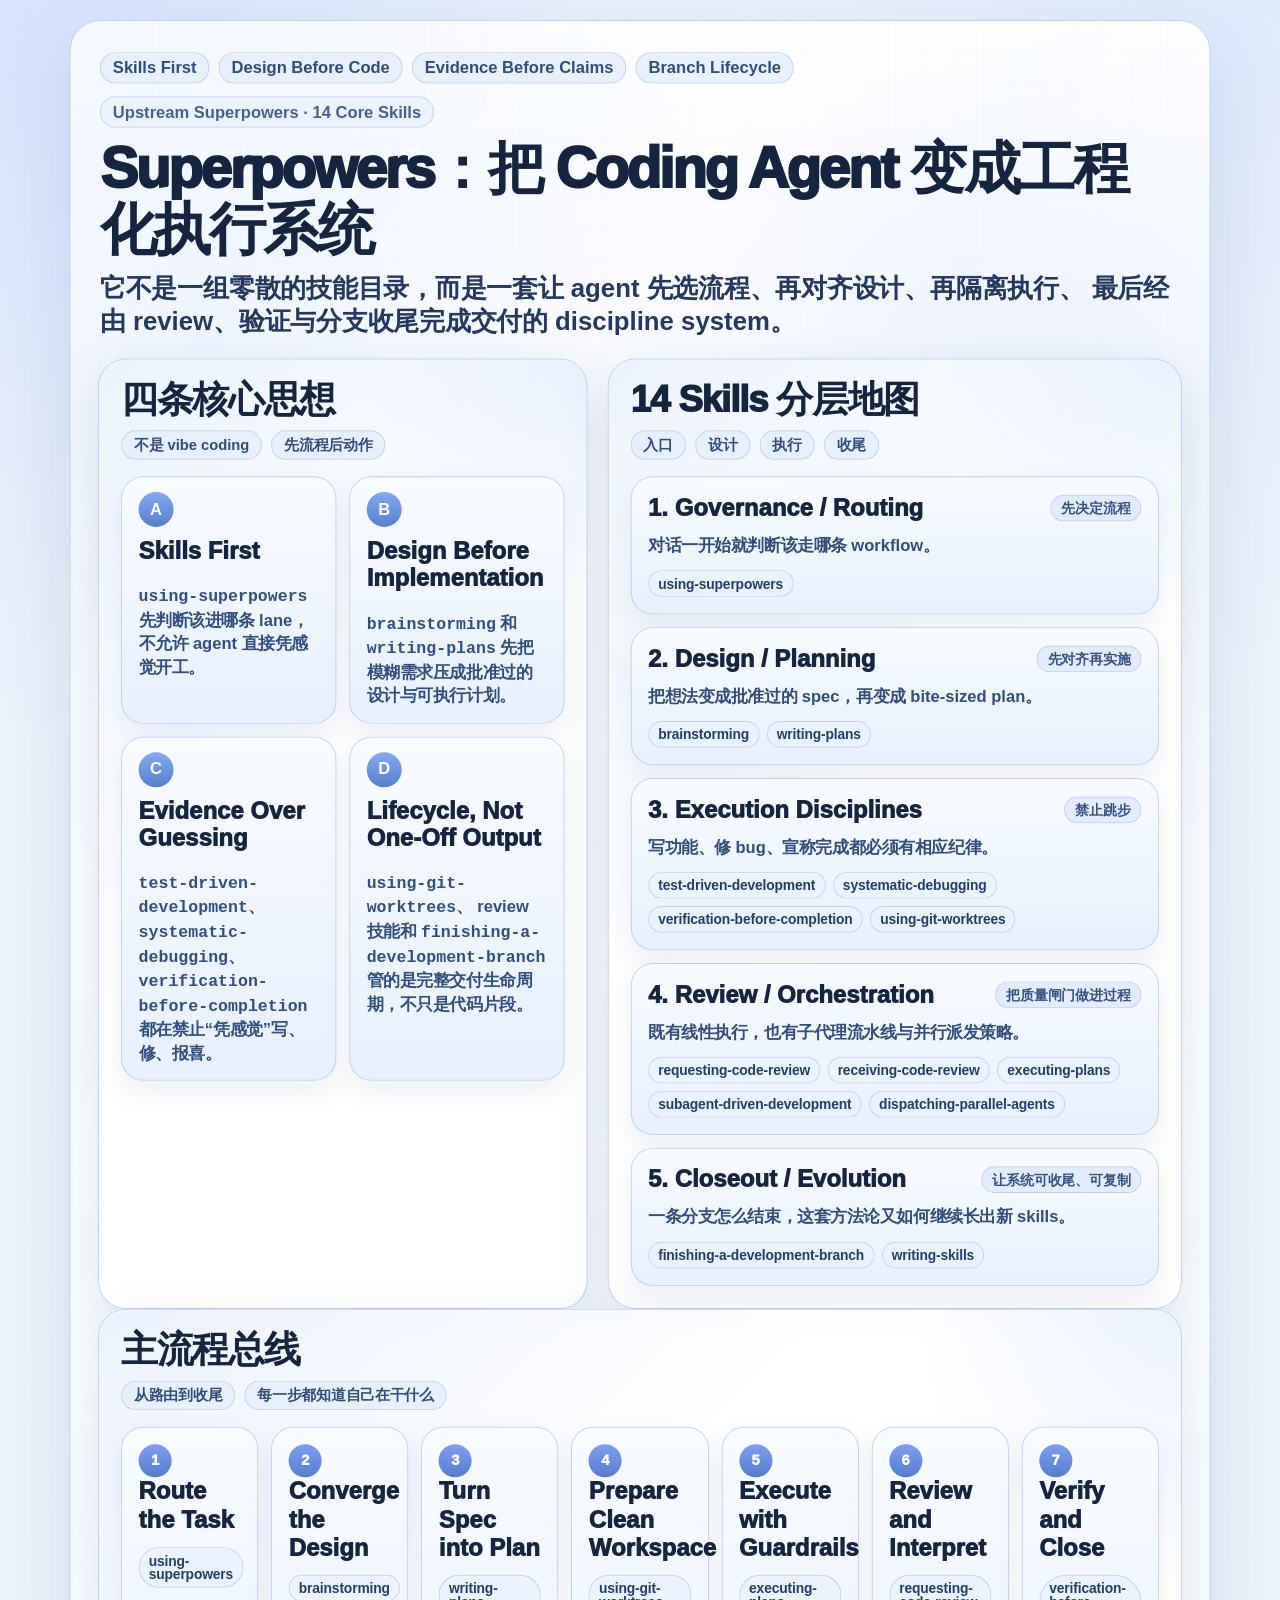
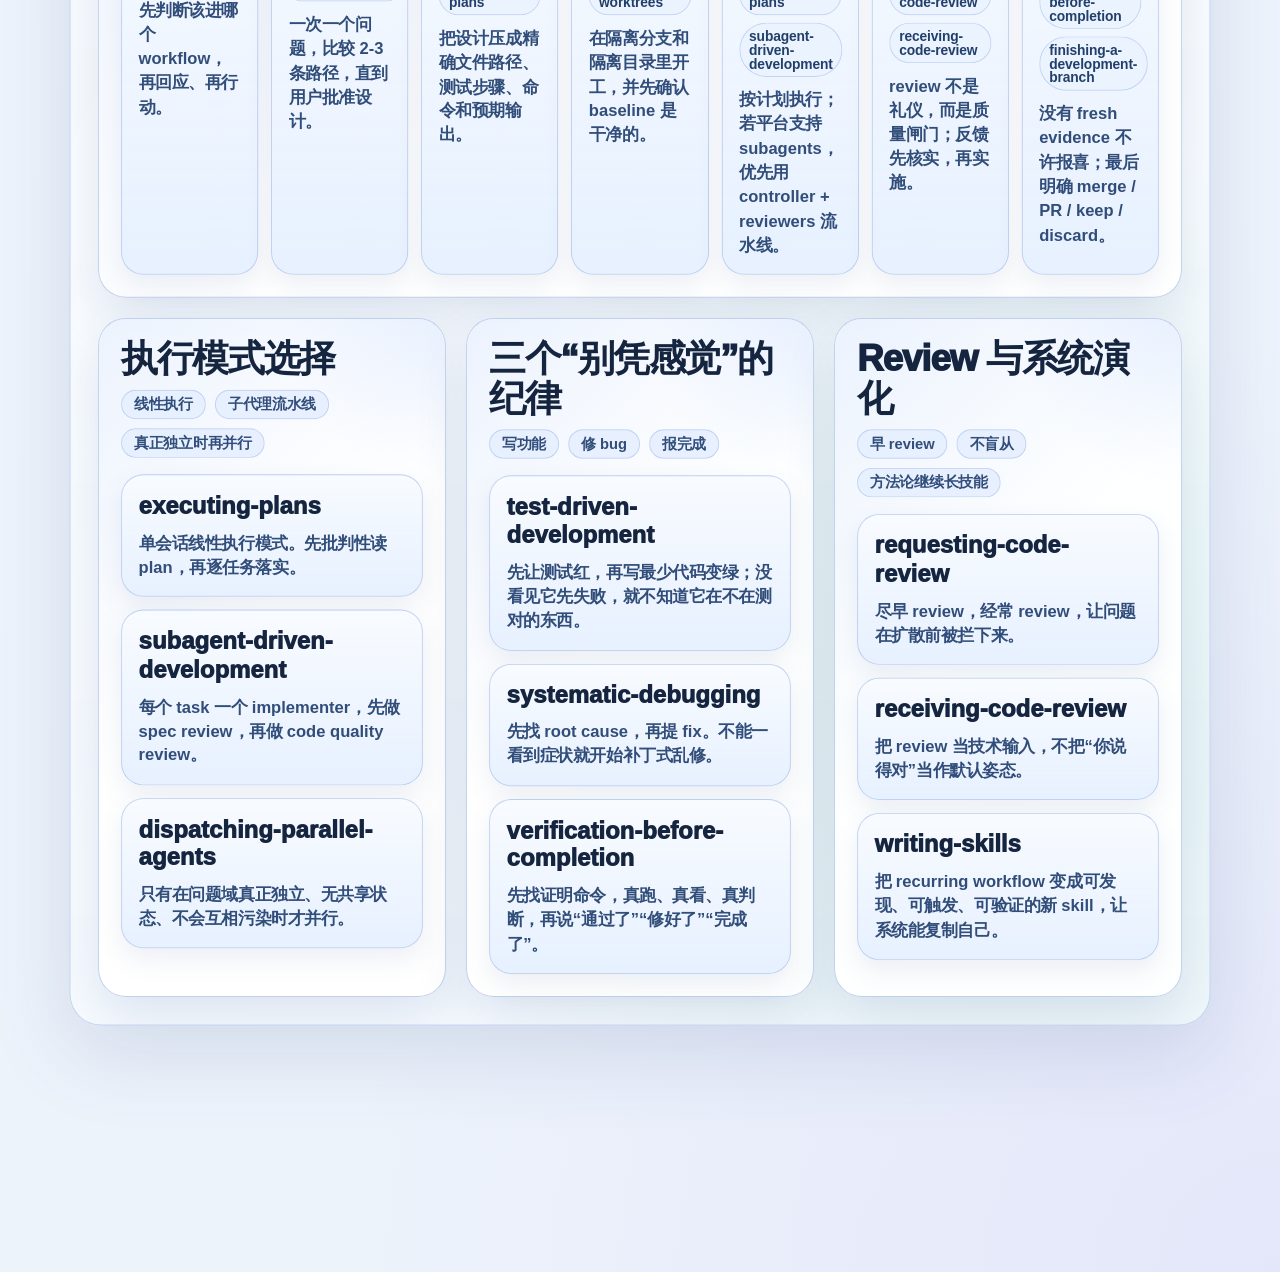
==== assets/phd-ai-collab-infographic-redraw/superpowers-framework.html @ a7ce0d12 "docs: add research lead sidecar and superpowers poster" ====
<!DOCTYPE html>
<html lang="zh-CN">
  <head>
    <meta charset="UTF-8" />
    <meta name="viewport" content="width=device-width, initial-scale=1.0" />
    <title>Superpowers 核心工作流总览图</title>
    <link rel="stylesheet" href="./styles.css" />
  </head>
  <body class="poster-page">
    <main class="poster-shell">
      <section class="poster poster-superpowers" data-poster-root>
        <header class="hero hero-compact">
          <div class="hero-copy">
            <div class="hero-badges hero-badges-left">
              <span>Skills First</span>
              <span>Design Before Code</span>
              <span>Evidence Before Claims</span>
              <span>Branch Lifecycle</span>
            </div>
            <div class="hero-eyebrow">Upstream Superpowers · 14 Core Skills</div>
            <h1>Superpowers：把 Coding Agent 变成工程化执行系统</h1>
            <p>
              它不是一组零散的技能目录，而是一套让 agent 先选流程、再对齐设计、再隔离执行、
              最后经由 review、验证与分支收尾完成交付的 discipline system。
            </p>
          </div>
        </header>

        <section class="superpowers-top-grid">
          <article class="panel panel-principles panel-superpowers-doctrine" data-fit-check>
            <div class="panel-title-row">
              <h2>四条核心思想</h2>
              <div class="note-chip-row">
                <span>不是 vibe coding</span>
                <span>先流程后动作</span>
              </div>
            </div>
            <div class="principle-grid">
              <div class="principle-card">
                <span class="card-index">A</span>
                <strong>Skills First</strong>
                <p>
                  <code>using-superpowers</code> 先判断该进哪条 lane，
                  不允许 agent 直接凭感觉开工。
                </p>
              </div>
              <div class="principle-card">
                <span class="card-index">B</span>
                <strong>Design Before Implementation</strong>
                <p>
                  <code>brainstorming</code> 和 <code>writing-plans</code>
                  先把模糊需求压成批准过的设计与可执行计划。
                </p>
              </div>
              <div class="principle-card">
                <span class="card-index">C</span>
                <strong>Evidence Over Guessing</strong>
                <p>
                  <code>test-driven-development</code>、
                  <code>systematic-debugging</code>、
                  <code>verification-before-completion</code>
                  都在禁止“凭感觉”写、修、报喜。
                </p>
              </div>
              <div class="principle-card">
                <span class="card-index">D</span>
                <strong>Lifecycle, Not One-Off Output</strong>
                <p>
                  <code>using-git-worktrees</code>、
                  review 技能和 <code>finishing-a-development-branch</code>
                  管的是完整交付生命周期，不只是代码片段。
                </p>
              </div>
            </div>
          </article>

          <article class="panel panel-superpowers-map" data-fit-check>
            <div class="panel-title-row">
              <h2>14 Skills 分层地图</h2>
              <div class="note-chip-row">
                <span>入口</span>
                <span>设计</span>
                <span>执行</span>
                <span>收尾</span>
              </div>
            </div>
            <div class="layer-stack">
              <div class="layer-card">
                <div class="layer-head">
                  <strong>1. Governance / Routing</strong>
                  <span class="layer-tag">先决定流程</span>
                </div>
                <p class="layer-note">对话一开始就判断该走哪条 workflow。</p>
                <div class="skill-pill-row">
                  <span class="skill-pill">using-superpowers</span>
                </div>
              </div>

              <div class="layer-card">
                <div class="layer-head">
                  <strong>2. Design / Planning</strong>
                  <span class="layer-tag">先对齐再实施</span>
                </div>
                <p class="layer-note">把想法变成批准过的 spec，再变成 bite-sized plan。</p>
                <div class="skill-pill-row">
                  <span class="skill-pill">brainstorming</span>
                  <span class="skill-pill">writing-plans</span>
                </div>
              </div>

              <div class="layer-card">
                <div class="layer-head">
                  <strong>3. Execution Disciplines</strong>
                  <span class="layer-tag">禁止跳步</span>
                </div>
                <p class="layer-note">写功能、修 bug、宣称完成都必须有相应纪律。</p>
                <div class="skill-pill-row">
                  <span class="skill-pill">test-driven-development</span>
                  <span class="skill-pill">systematic-debugging</span>
                  <span class="skill-pill">verification-before-completion</span>
                  <span class="skill-pill">using-git-worktrees</span>
                </div>
              </div>

              <div class="layer-card">
                <div class="layer-head">
                  <strong>4. Review / Orchestration</strong>
                  <span class="layer-tag">把质量闸门做进过程</span>
                </div>
                <p class="layer-note">既有线性执行，也有子代理流水线与并行派发策略。</p>
                <div class="skill-pill-row">
                  <span class="skill-pill">requesting-code-review</span>
                  <span class="skill-pill">receiving-code-review</span>
                  <span class="skill-pill">executing-plans</span>
                  <span class="skill-pill">subagent-driven-development</span>
                  <span class="skill-pill">dispatching-parallel-agents</span>
                </div>
              </div>

              <div class="layer-card">
                <div class="layer-head">
                  <strong>5. Closeout / Evolution</strong>
                  <span class="layer-tag">让系统可收尾、可复制</span>
                </div>
                <p class="layer-note">一条分支怎么结束，这套方法论又如何继续长出新 skills。</p>
                <div class="skill-pill-row">
                  <span class="skill-pill">finishing-a-development-branch</span>
                  <span class="skill-pill">writing-skills</span>
                </div>
              </div>
            </div>
          </article>
        </section>

        <section class="panel panel-superpowers-mainline" data-fit-check>
          <div class="panel-title-row">
            <h2>主流程总线</h2>
            <div class="note-chip-row">
              <span>从路由到收尾</span>
              <span>每一步都知道自己在干什么</span>
            </div>
          </div>
          <div class="superpowers-stage-grid">
            <div class="stage-card">
              <div class="stage-index">1</div>
              <h3>Route the Task</h3>
              <div class="skill-pill-row">
                <span class="skill-pill">using-superpowers</span>
              </div>
              <p>先判断该进哪个 workflow，再回应、再行动。</p>
            </div>

            <div class="stage-card">
              <div class="stage-index">2</div>
              <h3>Converge the Design</h3>
              <div class="skill-pill-row">
                <span class="skill-pill">brainstorming</span>
              </div>
              <p>一次一个问题，比较 2-3 条路径，直到用户批准设计。</p>
            </div>

            <div class="stage-card">
              <div class="stage-index">3</div>
              <h3>Turn Spec into Plan</h3>
              <div class="skill-pill-row">
                <span class="skill-pill">writing-plans</span>
              </div>
              <p>把设计压成精确文件路径、测试步骤、命令和预期输出。</p>
            </div>

            <div class="stage-card">
              <div class="stage-index">4</div>
              <h3>Prepare Clean Workspace</h3>
              <div class="skill-pill-row">
                <span class="skill-pill">using-git-worktrees</span>
              </div>
              <p>在隔离分支和隔离目录里开工，并先确认 baseline 是干净的。</p>
            </div>

            <div class="stage-card">
              <div class="stage-index">5</div>
              <h3>Execute with Guardrails</h3>
              <div class="skill-pill-row">
                <span class="skill-pill">executing-plans</span>
                <span class="skill-pill">subagent-driven-development</span>
              </div>
              <p>按计划执行；若平台支持 subagents，优先用 controller + reviewers 流水线。</p>
            </div>

            <div class="stage-card">
              <div class="stage-index">6</div>
              <h3>Review and Interpret</h3>
              <div class="skill-pill-row">
                <span class="skill-pill">requesting-code-review</span>
                <span class="skill-pill">receiving-code-review</span>
              </div>
              <p>review 不是礼仪，而是质量闸门；反馈先核实，再实施。</p>
            </div>

            <div class="stage-card">
              <div class="stage-index">7</div>
              <h3>Verify and Close</h3>
              <div class="skill-pill-row">
                <span class="skill-pill">verification-before-completion</span>
                <span class="skill-pill">finishing-a-development-branch</span>
              </div>
              <p>没有 fresh evidence 不许报喜；最后明确 merge / PR / keep / discard。</p>
            </div>
          </div>
        </section>

        <section class="superpowers-bottom-grid">
          <article class="panel panel-superpowers-modes" data-fit-check>
            <div class="panel-title-row">
              <h2>执行模式选择</h2>
              <div class="note-chip-row">
                <span>线性执行</span>
                <span>子代理流水线</span>
                <span>真正独立时再并行</span>
              </div>
            </div>
            <div class="mode-stack">
              <div class="mode-card">
                <h3>executing-plans</h3>
                <p>单会话线性执行模式。先批判性读 plan，再逐任务落实。</p>
              </div>
              <div class="mode-card">
                <h3>subagent-driven-development</h3>
                <p>每个 task 一个 implementer，先做 spec review，再做 code quality review。</p>
              </div>
              <div class="mode-card">
                <h3>dispatching-parallel-agents</h3>
                <p>只有在问题域真正独立、无共享状态、不会互相污染时才并行。</p>
              </div>
            </div>
          </article>

          <article class="panel panel-superpowers-discipline" data-fit-check>
            <div class="panel-title-row">
              <h2>三个“别凭感觉”的纪律</h2>
              <div class="note-chip-row">
                <span>写功能</span>
                <span>修 bug</span>
                <span>报完成</span>
              </div>
            </div>
            <div class="discipline-stack">
              <div class="discipline-card">
                <h3>test-driven-development</h3>
                <p>先让测试红，再写最少代码变绿；没看见它先失败，就不知道它在不在测对的东西。</p>
              </div>
              <div class="discipline-card">
                <h3>systematic-debugging</h3>
                <p>先找 root cause，再提 fix。不能一看到症状就开始补丁式乱修。</p>
              </div>
              <div class="discipline-card">
                <h3>verification-before-completion</h3>
                <p>先找证明命令，真跑、真看、真判断，再说“通过了”“修好了”“完成了”。</p>
              </div>
            </div>
          </article>

          <article class="panel panel-superpowers-evolution" data-fit-check>
            <div class="panel-title-row">
              <h2>Review 与系统演化</h2>
              <div class="note-chip-row">
                <span>早 review</span>
                <span>不盲从</span>
                <span>方法论继续长技能</span>
              </div>
            </div>
            <div class="evolution-stack">
              <div class="evolution-card">
                <h3>requesting-code-review</h3>
                <p>尽早 review，经常 review，让问题在扩散前被拦下来。</p>
              </div>
              <div class="evolution-card">
                <h3>receiving-code-review</h3>
                <p>把 review 当技术输入，不把“你说得对”当作默认姿态。</p>
              </div>
              <div class="evolution-card">
                <h3>writing-skills</h3>
                <p>把 recurring workflow 变成可发现、可触发、可验证的新 skill，让系统能复制自己。</p>
              </div>
            </div>
          </article>
        </section>
      </section>
    </main>
  </body>
</html>
---- assets/phd-ai-collab-infographic-redraw/styles.css ----
:root {
  --bg: #edf3fb;
  --bg-soft: #f8fbff;
  --ink: #15253f;
  --muted: #4f6787;
  --line: rgba(143, 171, 223, 0.56);
  --line-strong: #5f81b8;
  --panel: rgba(255, 255, 255, 0.93);
  --panel-strong: rgba(245, 249, 255, 0.98);
  --shadow: 0 20px 54px rgba(57, 88, 143, 0.14);
  --shadow-soft: 0 12px 28px rgba(66, 96, 152, 0.1);
  --radius-xl: 30px;
  --radius-lg: 24px;
  --radius-md: 18px;
  --blue-1: #d8e7ff;
  --blue-2: #8fb0f6;
  --blue-3: #496dad;
  --indigo: #7b6ddd;
  --teal: #5fc4ab;
  --amber: #f4c78f;
  --rose: #ff8e8e;
  --violet-a: #5f49b3;
  --violet-b: #8770dd;
}

* {
  box-sizing: border-box;
}

html,
body {
  margin: 0;
  min-height: 100%;
}

body.poster-page {
  padding: 28px;
  background:
    radial-gradient(circle at top left, rgba(169, 194, 255, 0.34), transparent 24%),
    radial-gradient(circle at top right, rgba(185, 206, 255, 0.28), transparent 22%),
    radial-gradient(circle at bottom right, rgba(153, 122, 238, 0.1), transparent 30%),
    linear-gradient(180deg, #eef5fd 0%, #edf3fb 100%);
  color: var(--ink);
  font-family:
    "Noto Sans SC",
    "PingFang SC",
    "Microsoft YaHei",
    "Helvetica Neue",
    Arial,
    sans-serif;
}

.poster-shell {
  display: flex;
  justify-content: center;
}

.poster {
  position: relative;
  width: 1760px;
  padding: 28px 30px 30px;
  border-radius: 34px;
  background:
    linear-gradient(180deg, rgba(255, 255, 255, 0.9), rgba(248, 251, 255, 0.95)),
    linear-gradient(120deg, rgba(164, 189, 255, 0.16), transparent 46%);
  border: 1px solid rgba(140, 172, 223, 0.5);
  box-shadow: 0 28px 90px rgba(56, 88, 144, 0.16);
  overflow: hidden;
}

.poster::before,
.poster::after {
  content: "";
  position: absolute;
  inset: 0;
  pointer-events: none;
}

.poster::before {
  background-image:
    linear-gradient(rgba(126, 161, 223, 0.06) 1px, transparent 1px),
    linear-gradient(90deg, rgba(126, 161, 223, 0.06) 1px, transparent 1px);
  background-size: 32px 32px;
  mask-image: linear-gradient(180deg, rgba(0, 0, 0, 0.4), transparent 66%);
}

.poster::after {
  background:
    radial-gradient(circle at 15% 18%, rgba(190, 211, 255, 0.18), transparent 22%),
    radial-gradient(circle at 84% 10%, rgba(129, 168, 241, 0.14), transparent 18%),
    radial-gradient(circle at 76% 88%, rgba(132, 114, 232, 0.14), transparent 24%);
}

.hero {
  position: relative;
  z-index: 1;
  display: grid;
  grid-template-columns: 110px minmax(0, 1fr) 110px;
  gap: 18px;
  align-items: center;
  padding: 6px 2px 20px;
}

.hero-compact {
  grid-template-columns: minmax(0, 1fr);
  padding-bottom: 22px;
}

.hero-copy {
  position: relative;
  z-index: 1;
}

.hero-badges,
.sub-badges,
.note-chip-row,
.workflow-chip-row {
  display: flex;
  flex-wrap: wrap;
  gap: 10px;
}

.hero-badges {
  justify-content: flex-end;
  margin-bottom: 14px;
}

.hero-badges-left {
  justify-content: flex-start;
}

.hero-badges span,
.sub-badges span,
.note-chip-row span,
.workflow-chip-row span,
.panel-pill,
.bridge-tag,
.contrast-tag {
  padding: 8px 14px;
  border-radius: 999px;
  background: rgba(230, 239, 255, 0.86);
  color: #314d79;
  font-size: 18px;
  line-height: 1;
  font-weight: 800;
  box-shadow: inset 0 0 0 1px rgba(142, 171, 223, 0.45);
}

.hero-eyebrow {
  display: inline-flex;
  align-items: center;
  margin: 0 0 12px;
  padding: 8px 14px;
  border-radius: 999px;
  background: rgba(236, 243, 255, 0.92);
  color: #45628f;
  font-size: 18px;
  line-height: 1;
  font-weight: 800;
  box-shadow: inset 0 0 0 1px rgba(142, 171, 223, 0.45);
}

.hero h1 {
  margin: 0;
  font-size: 68px;
  line-height: 1.06;
  letter-spacing: -0.045em;
  font-weight: 920;
}

.hero-compact h1 {
  font-size: 62px;
}

.hero p {
  max-width: 1240px;
  margin: 14px 0 0;
  font-size: 28px;
  line-height: 1.28;
  color: #24395d;
  font-weight: 720;
}

.hero-icon {
  display: flex;
  align-items: center;
  justify-content: center;
}

.hero-icon svg {
  width: 94px;
  height: 94px;
  filter: drop-shadow(0 14px 18px rgba(86, 116, 182, 0.2));
}

.overview-grid,
.guide-top-grid,
.guide-bottom-grid,
.framework-top-grid,
.framework-bottom-grid,
.roadmap-grid,
.roadmap-bottom-grid {
  position: relative;
  z-index: 1;
  display: grid;
  gap: 22px;
}

.overview-grid {
  grid-template-columns: 0.88fr 1.12fr;
}

.overview-left,
.overview-right {
  display: grid;
  gap: 22px;
}

.guide-top-grid,
.guide-bottom-grid,
.framework-top-grid,
.framework-bottom-grid,
.roadmap-bottom-grid {
  grid-template-columns: repeat(2, minmax(0, 1fr));
}

.roadmap-grid {
  grid-template-columns: 280px minmax(0, 1fr) 340px;
}

.panel {
  position: relative;
  z-index: 1;
  background: var(--panel);
  border: 1px solid var(--line);
  border-radius: var(--radius-xl);
  box-shadow: var(--shadow);
}

.panel::before {
  content: "";
  position: absolute;
  inset: 0;
  border-radius: inherit;
  background:
    linear-gradient(135deg, rgba(213, 227, 252, 0.44), transparent 45%),
    radial-gradient(circle at top right, rgba(196, 217, 255, 0.32), transparent 22%);
  pointer-events: none;
}

.panel > * {
  position: relative;
  z-index: 1;
}

.panel-head {
  display: grid;
  grid-template-columns: 124px minmax(0, 1fr);
  gap: 20px;
  align-items: center;
}

.panel-illustration {
  display: flex;
  align-items: center;
  justify-content: center;
}

.panel-illustration svg {
  width: 116px;
  height: 116px;
}

.panel h2 {
  margin: 0;
  font-size: 40px;
  line-height: 1.08;
  font-weight: 920;
  letter-spacing: -0.032em;
}

.panel-kicker,
.panel-footnote,
.workflow-note {
  margin: 10px 0 0;
  font-size: 19px;
  line-height: 1.36;
  color: var(--muted);
  font-weight: 720;
}

.panel-footnote {
  margin-top: 16px;
}

.bullet-list {
  margin: 18px 0 0;
  padding-left: 30px;
  font-size: 21px;
  line-height: 1.5;
  font-weight: 720;
}

.bullet-list li + li {
  margin-top: 6px;
}

.compact-list {
  margin-top: 0;
  font-size: 19px;
  line-height: 1.45;
}

.panel-daily,
.panel-writing,
.panel-drawing,
.panel-reading,
.panel-code,
.panel-fact,
.panel-sovereignty,
.panel-guide-flow,
.panel-contrast,
.panel-resource-capsule,
.panel-principles,
.panel-model-roles,
.panel-pipeline,
.panel-guardrail,
.panel-review-loop,
.panel-pillars,
.panel-landscape,
.panel-ai-teacher,
.panel-warning {
  padding: 22px 24px 24px;
}

.panel-daily {
  min-height: 250px;
}

.panel-daily .panel-pill {
  position: absolute;
  right: 18px;
  bottom: 18px;
}

.split-wrap {
  display: grid;
  grid-template-columns: minmax(0, 1fr) 300px;
  gap: 18px;
  align-items: stretch;
  margin-top: 18px;
}

.compare-card,
.review-card,
.fact-card,
.resource-card,
.sovereignty-card,
.principle-card,
.teacher-card,
.landscape-card,
.warning-card,
.guardrail-card {
  padding: 16px 18px;
  border-radius: var(--radius-lg);
  background: linear-gradient(180deg, rgba(248, 251, 255, 0.98), rgba(229, 238, 254, 0.88));
  border: 1px solid rgba(146, 175, 229, 0.5);
  box-shadow: var(--shadow-soft);
}

.compare-card {
  display: grid;
  gap: 14px;
}

.compare-row {
  display: grid;
  gap: 8px;
  font-size: 19px;
  line-height: 1.35;
  font-weight: 700;
  color: #243b63;
}

.compare-row strong {
  font-size: 24px;
  font-weight: 900;
}

.compare-row-accent strong {
  color: #174e7e;
}

.panel-writing {
  min-height: 244px;
}

.panel-writing .bridge-tag {
  position: absolute;
  right: 20px;
  top: 20px;
}

.panel-topline {
  display: grid;
  gap: 12px;
}

.sub-badges {
  justify-content: flex-start;
}

.sub-badges span,
.note-chip-row span,
.workflow-chip-row span {
  font-size: 16px;
}

.reading-flow {
  display: grid;
  grid-template-columns:
    minmax(0, 1fr) 44px
    minmax(0, 1fr) 44px
    minmax(0, 1fr) 44px
    minmax(0, 1fr) 44px
    minmax(0, 1fr);
  gap: 10px;
  align-items: center;
  margin-top: 16px;
}

.flow-step {
  min-height: 232px;
  padding: 6px 2px;
  text-align: center;
}

.flow-stage {
  margin-bottom: 12px;
  font-size: 24px;
  font-weight: 900;
  color: #20375b;
}

.flow-orb {
  width: 92px;
  height: 92px;
  margin: 0 auto 14px;
  border-radius: 999px;
  display: grid;
  place-items: center;
  font-size: 28px;
  font-weight: 900;
  color: white;
  box-shadow: 0 14px 24px rgba(76, 104, 158, 0.18);
}

.orb-oai {
  background: linear-gradient(180deg, #232839, #4b5874);
}

.orb-pc {
  background: linear-gradient(180deg, #6ac3ff, #2d7ddb);
}

.orb-gemini {
  background: linear-gradient(180deg, #9c9eff, #58bad2);
}

.orb-gpt {
  background: linear-gradient(180deg, #5dc9a8, #159873);
}

.orb-zotero {
  background: linear-gradient(180deg, #ff7d7d, #c22e3e);
}

.flow-step h3 {
  margin: 0;
  font-size: 20px;
  line-height: 1.2;
  font-weight: 900;
}

.flow-step p {
  margin: 10px 0 0;
  font-size: 16px;
  line-height: 1.45;
  color: #324c76;
  font-weight: 700;
}

.flow-arrow,
.guide-arrow,
.pipeline-arrow {
  position: relative;
  height: 3px;
  align-self: center;
  background: linear-gradient(90deg, rgba(82, 122, 197, 0.35), rgba(65, 104, 177, 0.9));
}

.flow-arrow::after,
.guide-arrow::after,
.pipeline-arrow::after {
  content: "";
  position: absolute;
  top: 50%;
  right: -2px;
  width: 14px;
  height: 14px;
  border-top: 3px solid #4168b1;
  border-right: 3px solid #4168b1;
  transform: translateY(-50%) rotate(45deg);
}

.panel-title-row {
  display: grid;
  gap: 12px;
}

.workflow-board {
  display: grid;
  grid-template-columns: 332px minmax(0, 1fr) 286px;
  gap: 18px;
  align-items: center;
  margin-top: 18px;
}

.tool-stack {
  display: grid;
  gap: 12px;
}

.tool-card,
.role-chip {
  display: grid;
  grid-template-columns: 58px minmax(0, 1fr);
  gap: 12px;
  align-items: center;
  min-height: 72px;
  padding: 14px 18px;
  border-radius: 20px;
  border: 1px solid rgba(103, 132, 188, 0.45);
  font-size: 28px;
  font-weight: 900;
  box-shadow: var(--shadow-soft);
}

.tool-badge {
  width: 42px;
  height: 42px;
  border-radius: 12px;
  display: grid;
  place-items: center;
  background: rgba(255, 255, 255, 0.9);
  color: #183563;
  font-size: 18px;
}

.tone-amber,
.role-amber {
  background: linear-gradient(180deg, #f7dbbf, #f1c495);
}

.tone-green,
.role-green {
  background: linear-gradient(180deg, #ccf0de, #a3dfbe);
}

.tone-indigo,
.role-indigo {
  background: linear-gradient(180deg, #e4e2ff, #c1bfff);
}

.tone-slate,
.role-slate {
  background: linear-gradient(180deg, #dce8ff, #c3dafc);
}

.role-blue {
  background: linear-gradient(180deg, #d7ebff, #abd1fb);
}

.bridge-rail {
  margin-top: 10px;
  padding-left: 12px;
  font-size: 20px;
  font-weight: 900;
  color: #4e6c9f;
}

.workflow-core {
  display: grid;
  gap: 16px;
  justify-items: center;
}

.workflow-note {
  margin: 0;
  text-align: center;
}

.iteration-loop {
  position: relative;
  display: grid;
  place-items: center;
  min-height: 230px;
}

.loop-ring {
  width: 220px;
  height: 220px;
  border-radius: 50%;
  background:
    radial-gradient(circle at center, rgba(255, 255, 255, 0.96) 0 48%, transparent 49% 100%),
    conic-gradient(
      from 10deg,
      #7397df 0deg 88deg,
      #9576df 88deg 178deg,
      #6f62d8 178deg 268deg,
      #86a6e8 268deg 360deg
    );
  box-shadow: 0 18px 34px rgba(92, 88, 188, 0.18);
  filter: drop-shadow(0 14px 20px rgba(108, 104, 202, 0.16));
}

.loop-ring::before,
.loop-ring::after {
  content: "";
  position: absolute;
  width: 24px;
  height: 24px;
  border-top: 6px solid white;
  border-right: 6px solid white;
}

.loop-ring::before {
  top: 26px;
  right: 34px;
  transform: rotate(34deg);
}

.loop-ring::after {
  bottom: 32px;
  left: 32px;
  transform: rotate(214deg);
}

.loop-copy {
  position: absolute;
  text-align: center;
}

.loop-copy h3 {
  margin: 0;
  font-size: 32px;
  line-height: 1.16;
  font-weight: 900;
}

.loop-copy p {
  margin: 10px 0 0;
  font-size: 20px;
  line-height: 1;
  color: #5f73a6;
  font-weight: 900;
}

.delivery-column {
  display: grid;
  gap: 16px;
}

.delivery-card {
  display: grid;
  place-items: center;
  min-height: 124px;
  padding: 18px;
  border-radius: 28px;
  background: linear-gradient(135deg, #dbe8ff, #b6d0fb);
  border: 1px solid rgba(116, 147, 208, 0.5);
  box-shadow: var(--shadow-soft);
  font-size: 28px;
  line-height: 1.18;
  text-align: center;
  font-weight: 900;
}

.review-card {
  font-size: 23px;
  line-height: 1.3;
  text-align: center;
  font-weight: 900;
  background: linear-gradient(180deg, rgba(248, 251, 255, 0.98), rgba(221, 233, 255, 0.92));
}

.note-chip-row-secondary {
  gap: 10px;
}

.note-chip-row-secondary span {
  background: rgba(243, 247, 255, 0.94);
}

.panel-summary-strip {
  padding: 0;
  overflow: hidden;
  background: linear-gradient(135deg, var(--violet-a), var(--violet-b));
  color: white;
}

.panel-summary-strip::before {
  background:
    radial-gradient(circle at top left, rgba(255, 255, 255, 0.18), transparent 24%),
    radial-gradient(circle at bottom right, rgba(255, 255, 255, 0.14), transparent 26%);
}

.panel-summary-strip h2 {
  padding: 20px 24px 0;
  color: white;
}

.summary-grid,
.mini-loop-grid {
  display: grid;
  gap: 16px 20px;
  padding: 16px 24px 24px;
  font-size: 24px;
  line-height: 1.35;
  font-weight: 820;
}

.summary-grid {
  grid-template-columns: repeat(3, minmax(0, 1fr));
}

.guide-flow,
.pipeline-row {
  display: grid;
  gap: 12px;
  align-items: stretch;
  margin-top: 18px;
}

.guide-flow {
  grid-template-columns:
    minmax(0, 1fr) 28px
    minmax(0, 1fr) 28px
    minmax(0, 1fr) 28px
    minmax(0, 1fr) 28px
    minmax(0, 1fr);
}

.pipeline-row {
  grid-template-columns:
    minmax(0, 1fr) 30px
    minmax(0, 1fr) 30px
    minmax(0, 1fr) 30px
    minmax(0, 1fr) 30px
    minmax(0, 1fr);
}

.guide-step,
.pipeline-step {
  min-height: 214px;
  padding: 18px 18px 16px;
  border-radius: 24px;
  background: linear-gradient(180deg, rgba(248, 251, 255, 0.98), rgba(223, 236, 255, 0.9));
  border: 1px solid rgba(146, 175, 229, 0.5);
  box-shadow: var(--shadow-soft);
}

.guide-step h3,
.pipeline-step h3 {
  margin: 12px 0 0;
  font-size: 28px;
  line-height: 1.14;
  font-weight: 920;
}

.guide-step p,
.pipeline-step p,
.fact-card p,
.resource-card p,
.teacher-card p,
.landscape-card p,
.warning-card p,
.guardrail-card p,
.principle-card p {
  margin: 10px 0 0;
  font-size: 18px;
  line-height: 1.42;
  color: #31507e;
  font-weight: 700;
}

.step-no,
.card-index {
  display: inline-grid;
  place-items: center;
  width: 38px;
  height: 38px;
  border-radius: 999px;
  background: linear-gradient(180deg, #85a9f2, #557fcb);
  color: white;
  font-size: 18px;
  font-weight: 900;
}

.fact-stack,
.resource-stack,
.teacher-stack,
.pillar-stack,
.role-grid {
  display: grid;
  gap: 14px;
  margin-top: 18px;
}

.sovereignty-grid,
.principle-grid,
.contrast-grid {
  display: grid;
  gap: 14px;
  margin-top: 18px;
}

.sovereignty-grid,
.principle-grid {
  grid-template-columns: repeat(2, minmax(0, 1fr));
}

.sovereignty-card,
.principle-card {
  min-height: 132px;
  display: grid;
  align-content: start;
  gap: 12px;
}

.sovereignty-card strong,
.principle-card strong,
.fact-card strong,
.resource-card strong,
.teacher-card strong,
.landscape-card strong,
.warning-card strong,
.guardrail-card strong {
  font-size: 26px;
  line-height: 1.12;
  font-weight: 920;
}

.contrast-grid {
  grid-template-columns: repeat(2, minmax(0, 1fr));
}

.contrast-card {
  min-height: 278px;
  padding: 18px;
  border-radius: 26px;
  box-shadow: var(--shadow-soft);
}

.contrast-bad {
  background: linear-gradient(180deg, rgba(255, 241, 241, 0.96), rgba(255, 226, 226, 0.88));
  border: 1px solid rgba(229, 161, 161, 0.52);
}

.contrast-good {
  background: linear-gradient(180deg, rgba(236, 251, 245, 0.98), rgba(214, 243, 229, 0.9));
  border: 1px solid rgba(137, 198, 175, 0.48);
}

.contrast-card h3 {
  margin: 18px 0 16px;
  font-size: 30px;
  line-height: 1.16;
  font-weight: 920;
}

.panel-resource-capsule {
  background: linear-gradient(180deg, rgba(251, 252, 255, 0.95), rgba(239, 245, 255, 0.94));
}

.panel-resource-capsule .resource-card {
  min-height: 126px;
}

.panel-principles .principle-grid,
.panel-model-roles .role-grid {
  margin-top: 18px;
}

.role-grid {
  grid-template-columns: repeat(2, minmax(0, 1fr));
}

.role-chip {
  grid-template-columns: 1fr;
  gap: 8px;
  min-height: 112px;
  align-content: center;
}

.role-chip span {
  display: block;
  font-size: 17px;
  line-height: 1.35;
  font-weight: 700;
}

.panel-guardrail .guardrail-card {
  min-height: 180px;
}

.guardrail-card strong,
.warning-card strong {
  font-size: 30px;
  line-height: 1.16;
}

.mini-loop-grid {
  grid-template-columns: repeat(3, minmax(0, 1fr));
}

.mini-loop-grid div {
  padding: 18px 14px;
  border-radius: 18px;
  text-align: center;
  background: rgba(255, 255, 255, 0.16);
  box-shadow: inset 0 0 0 1px rgba(255, 255, 255, 0.14);
}

.panel-pillars .pillar-stack {
  margin-top: 16px;
}

.pillar-card {
  display: grid;
  grid-template-columns: 38px minmax(0, 1fr);
  gap: 14px;
  align-items: center;
  min-height: 78px;
  padding: 14px 16px;
  border-radius: 20px;
  background: linear-gradient(180deg, rgba(248, 251, 255, 0.98), rgba(226, 238, 255, 0.9));
  border: 1px solid rgba(146, 175, 229, 0.5);
  box-shadow: var(--shadow-soft);
}

.pillar-card span {
  display: grid;
  place-items: center;
  width: 38px;
  height: 38px;
  border-radius: 999px;
  background: linear-gradient(180deg, #7f9ff1, #567dcc);
  color: white;
  font-size: 16px;
  font-weight: 900;
}

.pillar-card strong {
  font-size: 28px;
  font-weight: 920;
}

.landscape-board {
  display: grid;
  gap: 18px;
  margin-top: 18px;
}

.landscape-tier {
  display: grid;
  gap: 14px;
}

.tier-top {
  grid-template-columns: 1fr;
}

.tier-middle,
.tier-bottom {
  grid-template-columns: repeat(3, minmax(0, 1fr));
}

.landscape-card {
  min-height: 160px;
}

.wide-card {
  min-height: 124px;
}

.panel-ai-teacher .teacher-card {
  min-height: 116px;
}

.panel-warning .warning-card {
  min-height: 150px;
}

.warning-duo {
  display: grid;
  gap: 14px;
  margin-top: 18px;
}

.warning-card-soft {
  background: linear-gradient(180deg, rgba(245, 250, 255, 0.98), rgba(228, 239, 255, 0.92));
}

.panel-fact .fact-card,
.panel-resource-capsule .resource-card {
  min-height: 118px;
}

.poster-superpowers::after {
  background:
    radial-gradient(circle at 12% 12%, rgba(190, 211, 255, 0.2), transparent 22%),
    radial-gradient(circle at 84% 16%, rgba(129, 168, 241, 0.15), transparent 18%),
    radial-gradient(circle at 82% 88%, rgba(95, 196, 171, 0.14), transparent 24%);
}

.superpowers-top-grid,
.superpowers-bottom-grid {
  position: relative;
  z-index: 1;
  display: grid;
  gap: 22px;
}

.superpowers-top-grid {
  grid-template-columns: 0.92fr 1.08fr;
}

.superpowers-bottom-grid {
  grid-template-columns: repeat(3, minmax(0, 1fr));
  margin-top: 22px;
}

.panel-superpowers-doctrine,
.panel-superpowers-map,
.panel-superpowers-mainline,
.panel-superpowers-modes,
.panel-superpowers-discipline,
.panel-superpowers-evolution {
  padding: 22px 24px 24px;
}

.panel-superpowers-doctrine .principle-grid {
  margin-top: 18px;
  grid-template-columns: repeat(2, minmax(0, 1fr));
}

.layer-stack,
.mode-stack,
.discipline-stack,
.evolution-stack {
  display: grid;
  gap: 14px;
  margin-top: 18px;
}

.layer-card,
.mode-card,
.discipline-card,
.evolution-card,
.stage-card {
  padding: 18px;
  border-radius: var(--radius-lg);
  background: linear-gradient(180deg, rgba(248, 251, 255, 0.98), rgba(228, 239, 255, 0.9));
  border: 1px solid rgba(146, 175, 229, 0.52);
  box-shadow: var(--shadow-soft);
}

.layer-head {
  display: flex;
  align-items: center;
  justify-content: space-between;
  gap: 14px;
}

.layer-head strong,
.mode-card h3,
.discipline-card h3,
.evolution-card h3,
.stage-card h3 {
  margin: 0;
  font-size: 26px;
  line-height: 1.18;
  font-weight: 920;
}

.layer-tag {
  padding: 7px 12px;
  border-radius: 999px;
  background: rgba(226, 236, 255, 0.9);
  color: #34537f;
  font-size: 15px;
  line-height: 1;
  font-weight: 860;
  white-space: nowrap;
  box-shadow: inset 0 0 0 1px rgba(146, 175, 229, 0.45);
}

.layer-note,
.mode-card p,
.discipline-card p,
.evolution-card p,
.stage-card p {
  margin: 12px 0 0;
  font-size: 18px;
  line-height: 1.46;
  color: #314d79;
  font-weight: 720;
}

.skill-pill-row {
  display: flex;
  flex-wrap: wrap;
  gap: 8px;
  margin-top: 14px;
}

.skill-pill {
  display: inline-flex;
  align-items: center;
  padding: 7px 11px;
  border-radius: 999px;
  background: rgba(236, 243, 255, 0.96);
  color: #213f69;
  font-size: 15px;
  line-height: 1;
  font-weight: 860;
  letter-spacing: -0.01em;
  box-shadow: inset 0 0 0 1px rgba(146, 175, 229, 0.48);
}

.superpowers-stage-grid {
  display: grid;
  grid-template-columns: repeat(7, minmax(0, 1fr));
  gap: 14px;
  margin-top: 18px;
}

.stage-card {
  min-height: 238px;
}

.stage-index {
  display: inline-grid;
  place-items: center;
  width: 36px;
  height: 36px;
  border-radius: 999px;
  background: linear-gradient(180deg, #7f9ff1, #567dcc);
  color: white;
  font-size: 16px;
  line-height: 1;
  font-weight: 920;
}

@media (max-width: 1840px) {
  body.poster-page {
    padding: 20px;
  }

  .poster {
    transform-origin: top center;
    transform: scale(0.92);
  }
}
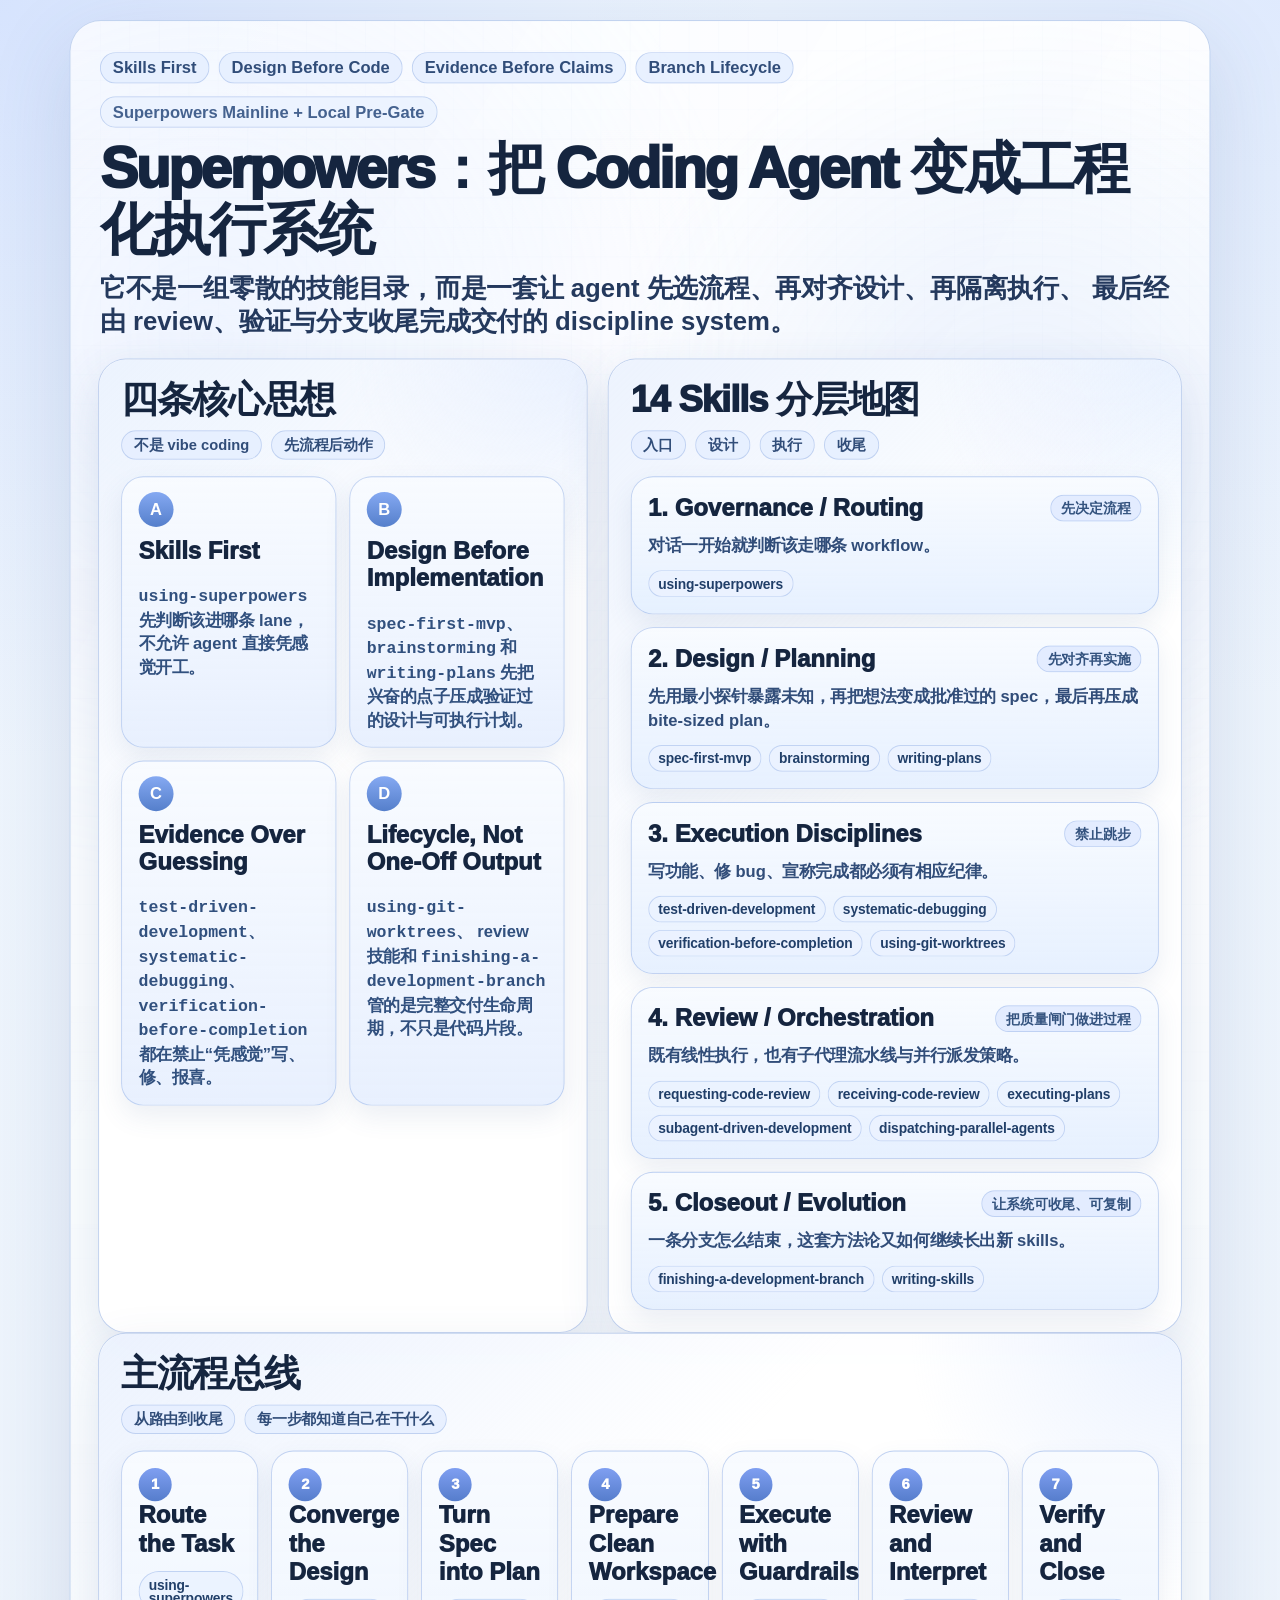
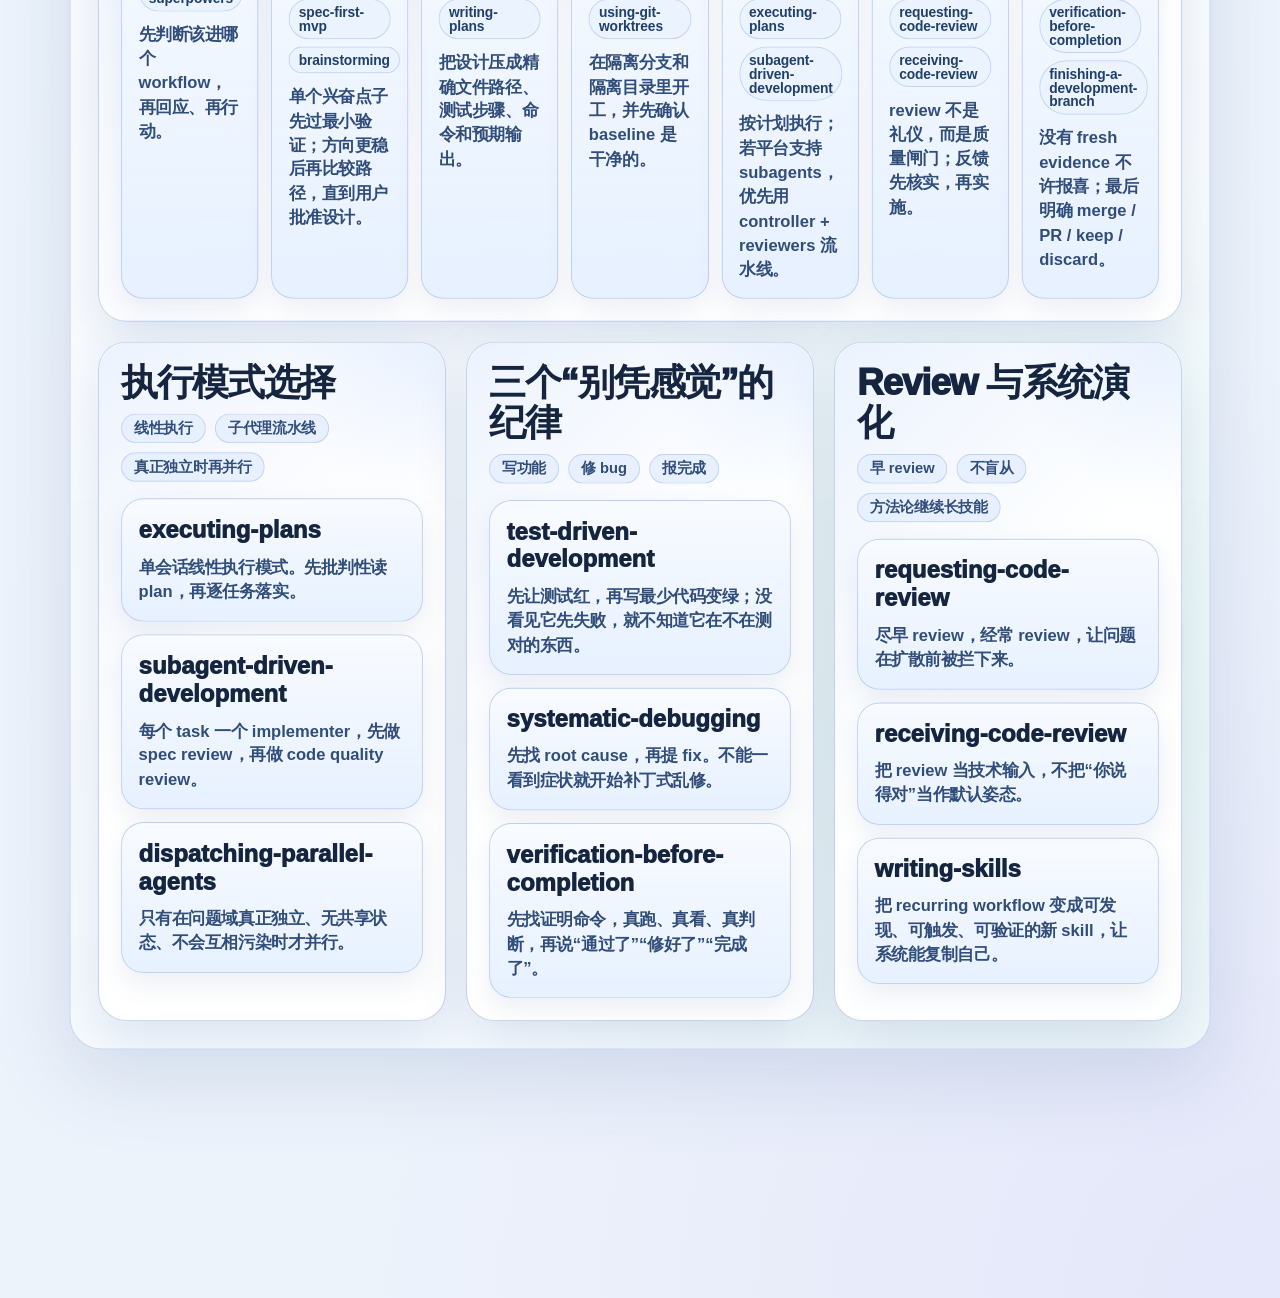
==== commit 0f4eab6e: "Update main article to 2026-10-13 edition" ====
--- a/assets/phd-ai-collab-infographic-redraw/superpowers-framework.html
+++ b/assets/phd-ai-collab-infographic-redraw/superpowers-framework.html
@@ -17,7 +17,7 @@
               <span>Evidence Before Claims</span>
               <span>Branch Lifecycle</span>
             </div>
-            <div class="hero-eyebrow">Upstream Superpowers · 14 Core Skills</div>
+            <div class="hero-eyebrow">Superpowers Mainline + Local Pre-Gate</div>
             <h1>Superpowers：把 Coding Agent 变成工程化执行系统</h1>
             <p>
               它不是一组零散的技能目录，而是一套让 agent 先选流程、再对齐设计、再隔离执行、
@@ -48,8 +48,8 @@
                 <span class="card-index">B</span>
                 <strong>Design Before Implementation</strong>
                 <p>
-                  <code>brainstorming</code> 和 <code>writing-plans</code>
-                  先把模糊需求压成批准过的设计与可执行计划。
+                  <code>spec-first-mvp</code>、<code>brainstorming</code> 和
+                  <code>writing-plans</code> 先把兴奋的点子压成验证过的设计与可执行计划。
                 </p>
               </div>
               <div class="principle-card">
@@ -101,8 +101,9 @@
                   <strong>2. Design / Planning</strong>
                   <span class="layer-tag">先对齐再实施</span>
                 </div>
-                <p class="layer-note">把想法变成批准过的 spec，再变成 bite-sized plan。</p>
-                <div class="skill-pill-row">
+                <p class="layer-note">先用最小探针暴露未知，再把想法变成批准过的 spec，最后再压成 bite-sized plan。</p>
+                <div class="skill-pill-row">
+                  <span class="skill-pill">spec-first-mvp</span>
                   <span class="skill-pill">brainstorming</span>
                   <span class="skill-pill">writing-plans</span>
                 </div>
@@ -174,9 +175,10 @@
               <div class="stage-index">2</div>
               <h3>Converge the Design</h3>
               <div class="skill-pill-row">
+                <span class="skill-pill">spec-first-mvp</span>
                 <span class="skill-pill">brainstorming</span>
               </div>
-              <p>一次一个问题，比较 2-3 条路径，直到用户批准设计。</p>
+              <p>单个兴奋点子先过最小验证；方向更稳后再比较路径，直到用户批准设计。</p>
             </div>
 
             <div class="stage-card">
